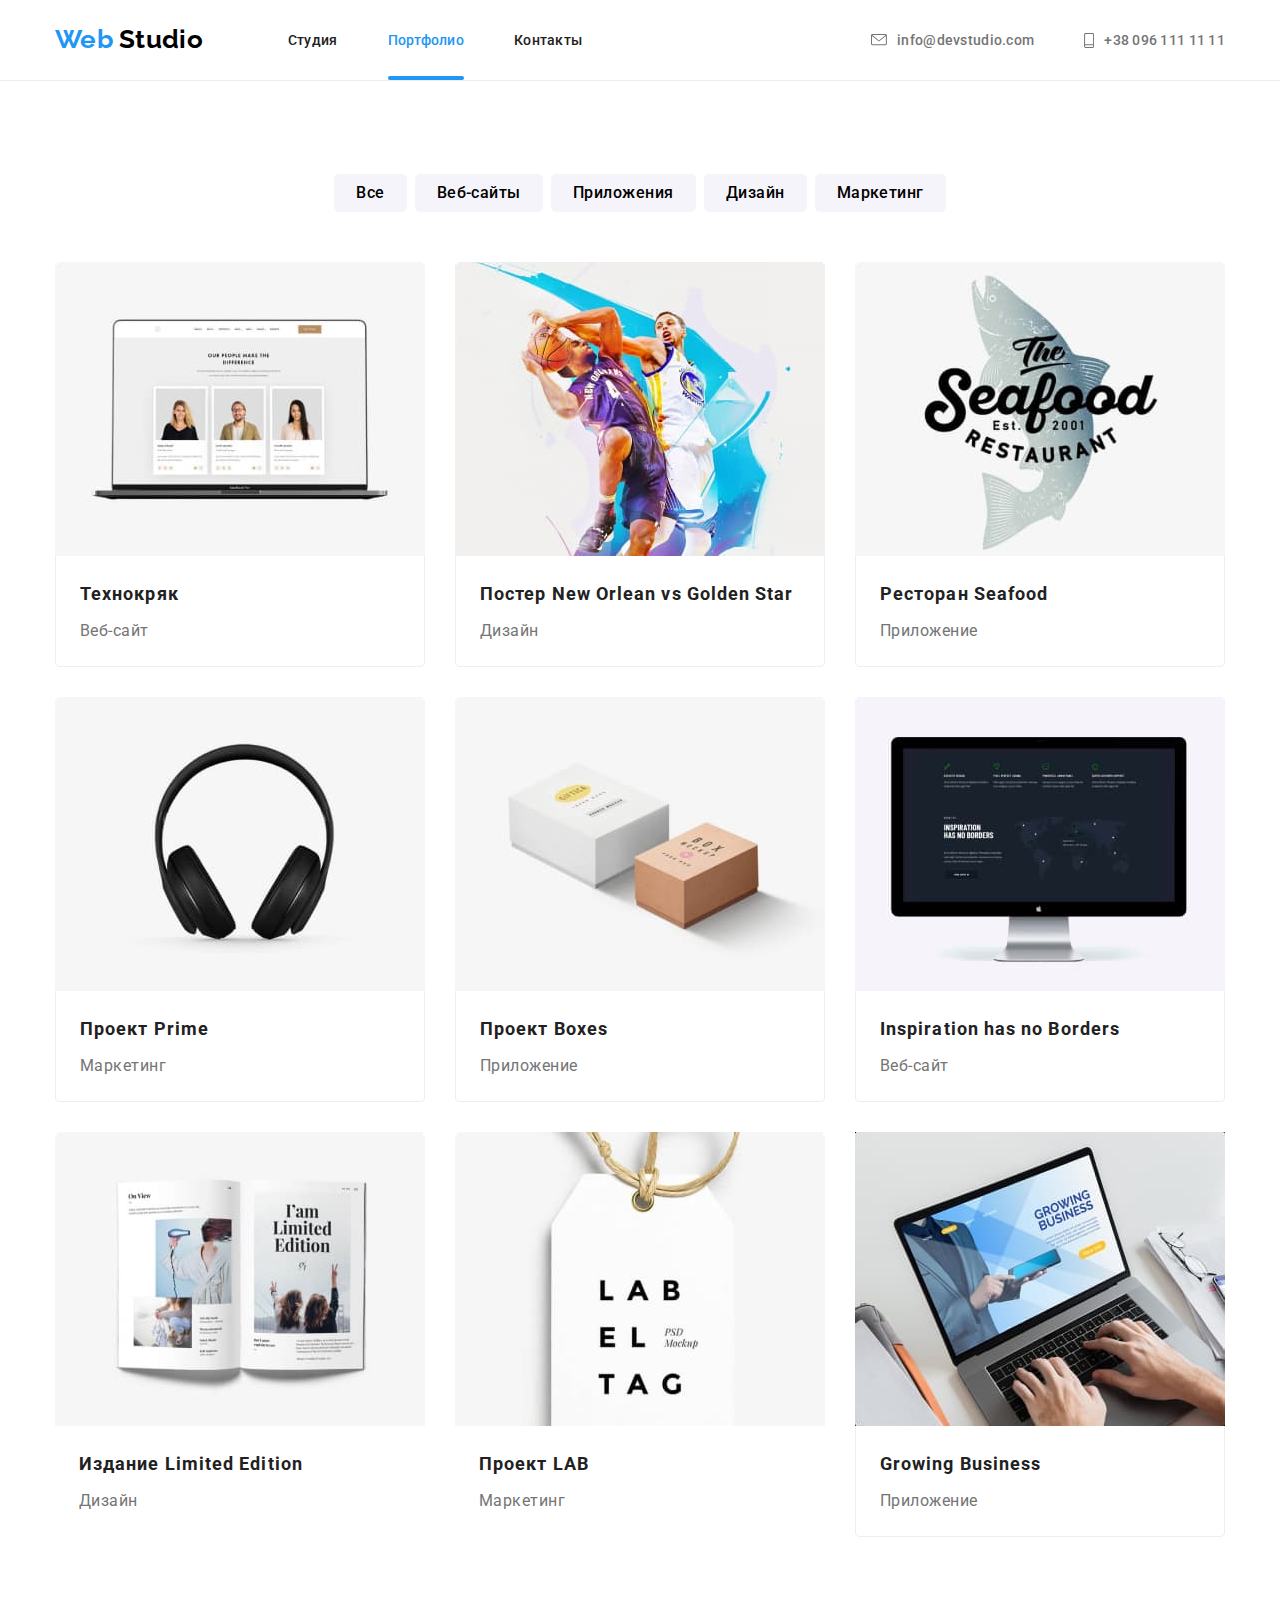
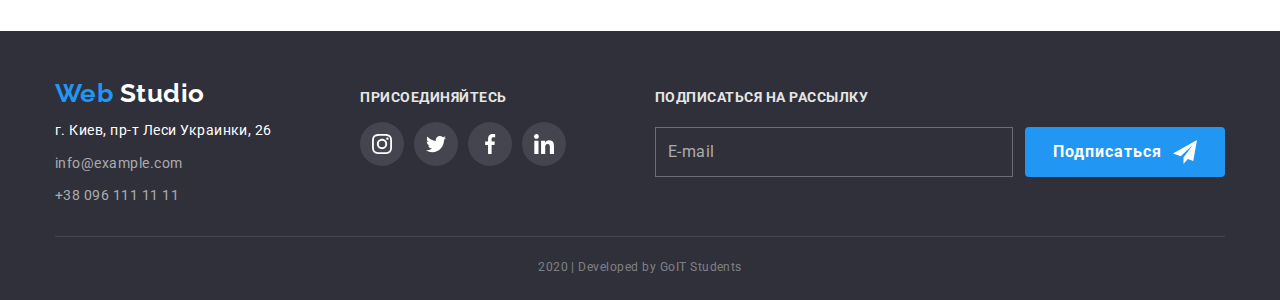
==== portfolio.html @ 7b96e5de "Вносит файлы 5го ДЗ" ====
<!DOCTYPE html>
<html lang="ru">

<head>
    <meta charset="UTF-8">
    <meta name="viewport" content="width=device-width, initial-scale=1.0">
    <link rel="stylesheet" href="./css/style.css">
    <link href="https://fonts.googleapis.com/css2?family=Raleway:wght@700&family=Roboto:wght@400;500;700;900&display=swap" rel="stylesheet">
    <link rel="stylesheet" href="https://cdnjs.cloudflare.com/ajax/libs/modern-normalize/0.6.0/modern-normalize.min.css">
    <title>BEM-Portfolio</title>
</head>

<body class="body">
    <header class="header">
        <div class="container header__wrap">
            <div class="header__wrap">
                <a href="./index.html" class="logo header__logo"> <span class="logo--blue">Web</span> Studio</a>
                <nav>
                    <ul class="site-nav header_site-nav">
                        <li class="site-nav__item">
                            <a class="site-nav__link " href=./index.html>Студия</a>
                        </li>
                        <li class="site-nav__item">
                            <a class="site-nav__link site-nav__link--current" href="./portfolio.html">Портфолио</a>
                        </li>
                        <li class="site-nav__item">
                            <a class="site-nav__link" href="">Контакты</a>
                        </li>
                    </ul>
                </nav>
            </div>
            <div class="contacts__wraper">
                <a href="mailto:info@devstudio.com" class="contacts">
                    <svg class="icon-envelope" width=16 height=12>
                   <use href="./images/symbol-defs.svg#icon-envelope"  ></use>
                </svg> info@devstudio.com
                </a>
                <a href="tel:380961111111" class="contacts">
                    <svg class="icon-phone" width=10 height=15>
                   <use href="./images/symbol-defs.svg#icon-phone" class="icon-envelope" ></use>
                </svg> +38 096 111 11 11</a>
            </div>

        </div>
    </header>
    <main>
        <section class="portfolio">
            <div class="container">
                <h1 class="visually-hidden">Портфолио</h1>
                <ul class="filter">
                    <li class="filter__item"><button class="filter__button" type="button">Все</button></li>
                    <li class="filter__item"><button class="filter__button" type="button">Веб-сайты</button></li>
                    <li class="filter__item"><button class="filter__button" type="button">Приложения</button></li>
                    <li class="filter__item"><button class="filter__button" type="button">Дизайн</button></li>
                    <li class="filter__item"><button class="filter__button" type="button">Маркетинг</button></li>
                </ul>
                <ul class="project-list">
                    <li class="project-list__item">
                        <a class="project-list__link" href="">
                            <div class="project-list__wrap">
                                <img class="project-list__img" src=" ./images/tehnokryak.jpg " alt="Веб-сайт Технокряк " width=370>
                                <p class="project-list__descr"> Технокряк это современная площадка распространения коронавируса. Компании используют эту платформу для цифрового шпионажа и атак на защищённые сервера конкурентов.</p>
                            </div>

                            <div class="project-list__title--border ">
                                <h2 class="project-list__title ">Технокряк</h2>
                                <p class="project-list__type ">Веб-сайт</p>
                            </div>
                        </a>
                    </li>
                    <li class="project-list__item ">
                        <a class="project-list__link" href="">
                            <div class="project-list__wrap">
                                <img class="project-list__img" src="./images/poster.jpg " alt="дизайн постер " width=370>
                                <p class="project-list__descr"> Технокряк это современная площадка распространения коронавируса. Компании используют эту платформу для цифрового шпионажа и атак на защищённые сервера конкурентов.</p>
                            </div>
                            <div class="project-list__title--border ">
                                <h2 class="project-list__title ">Постер New Orlean vs Golden Star</h2>
                                <p class="project-list__type ">Дизайн</p>
                            </div>
                        </a>
                    </li>
                    <li class="project-list__item ">
                        <a class="project-list__link" href="">
                            <div class="project-list__wrap">
                                <img class="project-list__img" src="./images/seafood.jpg " alt="дизайн постер " width=370>
                                <p class="project-list__descr"> Технокряк это современная площадка распространения коронавируса. Компании используют эту платформу для цифрового шпионажа и атак на защищённые сервера конкурентов.</p>
                            </div>
                            <div class="project-list__title--border ">
                                <h2 class="project-list__title ">Ресторан Seafood</h2>
                                <p class="project-list__type ">Приложение</p>
                            </div>
                        </a>
                    </li>
                    <li class="project-list__item ">
                        <a class="project-list__link" href="">
                            <div class="project-list__wrap">
                                <img class="project-list__img" src="./images/prime.jpg " alt="дизайн постер " width=370>
                                <p class="project-list__descr"> Технокряк это современная площадка распространения коронавируса. Компании используют эту платформу для цифрового шпионажа и атак на защищённые сервера конкурентов.</p>
                            </div>
                            <div class="project-list__title--border ">
                                <h2 class="project-list__title ">Проект Prime</h2>
                                <p class="project-list__type ">Маркетинг</p>
                            </div>
                        </a>
                    </li>
                    <li class="project-list__item ">
                        <a class="project-list__link" href="">
                            <div class="project-list__wrap">
                                <img class="project-list__img" src="./images/boxes.jpg " alt="дизайн постер " width=370>
                                <p class="project-list__descr"> Технокряк это современная площадка распространения коронавируса. Компании используют эту платформу для цифрового шпионажа и атак на защищённые сервера конкурентов.</p>
                            </div>

                            <div class="project-list__title--border ">
                                <h2 class="project-list__title ">Проект Boxes</h2>
                                <p class="project-list__type ">Приложение</p>
                            </div>
                        </a>
                    </li>
                    <li class="project-list__item ">
                        <a class="project-list__link" href="">
                            <div class="project-list__wrap">
                                <img class="project-list__img" src="./images/inspiration.jpg " alt="дизайн постер " width=370>
                                <p class="project-list__descr"> Технокряк это современная площадка распространения коронавируса. Компании используют эту платформу для цифрового шпионажа и атак на защищённые сервера конкурентов.</p>
                            </div>

                            <div class="project-list__title--border ">
                                <h2 class="project-list__title ">Inspiration has no Borders</h2>
                                <p class="project-list__type ">Веб-сайт</p>
                            </div>
                        </a>
                    </li>
                    <li class="project-list__item ">
                        <a class="project-list__link" href="">
                            <div class="project-list__wrap">
                                <img class="project-list__img" src="./images/limited-edition.jpg " alt="дизайн постер " width=370>
                                <p class="project-list__descr"> Технокряк это современная площадка распространения коронавируса. Компании используют эту платформу для цифрового шпионажа и атак на защищённые сервера конкурентов.</p>
                            </div>

                            <div project-list__title--border>
                                <h2 class="project-list__title ">Издание Limited Edition</h2>
                                <p class="project-list__type ">Дизайн</p>
                            </div>
                        </a>
                    </li>
                    <li class="project-list__item ">
                        <a class="project-list__link" href="">
                            <div class="project-list__wrap">
                                <img class="project-list__img" src="./images/lab.jpg " alt="дизайн постер " width=370>
                                <p class="project-list__descr"> Технокряк это современная площадка распространения коронавируса. Компании используют эту платформу для цифрового шпионажа и атак на защищённые сервера конкурентов.</p>
                            </div>
                            <div project-list__title--border>
                                <h2 class="project-list__title ">Проект LAB</h2>
                                <p class="project-list__type ">Маркетинг</p>
                            </div>
                        </a>
                    </li>
                    <li class="project-list__item ">
                        <a class="project-list__link" href="">
                            <div class="project-list__wrap">
                                <img class="project-list__img" src="./images/growing-busines.jpg " alt="дизайн постер " width=370>
                                <p class="project-list__descr"> Технокряк это современная площадка распространения коронавируса. Компании используют эту платформу для цифрового шпионажа и атак на защищённые сервера конкурентов.</p>
                            </div>
                            <div class="project-list__title--border ">
                                <h2 class="project-list__title ">Growing Business</h2>
                                <p class="project-list__type ">Приложение</p>
                            </div>
                        </a>
                    </li>
                </ul>
            </div>
        </section>
    </main>

    <footer class="footer ">
        <div class="container ">
            <div class="footer__items">
                <!-- контакты   -->
                <div class="footer__contacts ">
                    <a href="./index.html " class="logo--blue logo__footer"> Web <span class="logo--invert">Studio</span></a>
                    <address class="address">
                      <p class="address__local"> г. Киев, пр-т Леси Украинки, 26</p>
                      <a href="mailto:info@example.com " class="address__mail">info@example.com</a>
                      <a href="tel:380961111111" class="address__tel">+38 096 111 11 11</a>
                    </address>
                </div>

                <!-- социальные сети -->
                <div class="invitation">
                    <b class="invitation__title">присоединяйтесь</b>
                    <ul class="social-network__footer">
                        <li>
                            <a href="https://www.instagram.com/ " class="social-network__link social-network__link--dark" aria-label="Инстаграм ">
                                <svg width=20 height=20>
                                        <use href="./images/symbol-defs.svg#icon-instagram"  ></use>
                                    </svg>
                            </a>

                        </li>
                        <li>
                            <a href="https://twitter.com/ " class="social-network__link social-network__link--dark" aria-label="Твитер ">
                                <svg width=20 height=20>
                                        <use href="./images/symbol-defs.svg#icon-twitter"  ></use>
                                    </svg>
                            </a>
                        </li>
                        <li>
                            <a href="https://www.facebook.com/ " class="social-network__link social-network__link--dark" aria-label="Фейсбук ">
                                <svg width=20 height=20>
                                        <use href="./images/symbol-defs.svg#icon-facebook" ></use>
                                    </svg>
                            </a>
                        </li>
                        <li>
                            <a href="https://www.linkedin.com/ " class="social-network__link social-network__link--dark" aria-label="Линкдин ">
                                <svg width=20 height=20>
                                        <use href="./images/symbol-defs.svg#icon-linkedin" ></use>
                                    </svg>
                            </a>
                        </li>
                    </ul>
                </div>
                <!-- подписка -->
                <div class="submit">
                    <b class="submit__title "> подписаться на рассылку</b>
                    <ul class="submit__list">
                        <li class="submit__item"><input type="email" value="E-mail" class="submit__mail ">
                        </li>
                        <li><button class="button submit__button ">
                            Подписаться<svg class="submit__icon" width=24 height=24>
                                <use href="./images/symbol-defs.svg#icon-plane"></use>
                            </svg>
                        </button></li>
                    </ul>
                </div>
            </div>
            <p class="copyright ">2020 | Developed by GoIT Students</p>
        </div>

    </footer>
</body>

</html>
---- css/style.css ----
:root {
    --main-background-color: #ffffff;
    --secondary-background-color: #F5F4FA;
    --heading-background-color: #ffffff;
    --footer-background-color: #2F303A;
    --main-color: #212121;
    --secondary-color: #757575;
    --third-turn-color: #E5E5E5;
    --accent-primary-color: #2196F3;
    --accent-secondary-color: #ffffff;
    --secondary-logo-color: #AFB1B8;
    --button-color: #ffffff;
    --button-background: #2196F3;
}

.body {
    color: var(--main-color);
    font-family: "Roboto", sans-serif;
    background-color: var(--main-background-color);
    letter-spacing: 0.03em;
}

.container {
    width: 1200px;
    padding-left: 15px;
    padding-right: 15px;
    margin-left: auto;
    margin-right: auto;
}


/* Header */

.header {
    font-weight: 500;
    font-size: 14px;
    letter-spacing: 0.02em;
    justify-content: center;
    text-decoration: none;
}

.header__wrap {
    display: flex;
    align-items: center;
    justify-content: space-between;
}

.header_site-nav {
    margin-top: 0;
    margin-bottom: 0;
}


/* Logo */

.logo {
    color: #000000;
    font-family: Raleway;
    font-weight: 700;
    font-size: 26px;
    /* line-height: 1.9; */
    text-decoration: none;
    padding-top: 24px;
    padding-bottom: 25px;
}

.header__logo {
    margin-right: 85px;
}

.logo__footer {
    display: block;
    margin-bottom: 10px;
    text-decoration: none;
}

.logo--blue {
    color: #2196F3;
    font-family: Raleway;
    font-weight: 700;
    font-size: 26px;
    /* line-height: 1.9; */
}

.logo--invert {
    color: #ffffff;
    font-family: Raleway;
    font-weight: 700;
    font-size: 26px;
    /* line-height: 1.9; */
    text-decoration: none;
}


/* Site nav */

.site-nav {
    display: flex;
    padding-left: 0;
    list-style: none;
}

.site-nav__link {
    position: relative;
    text-decoration: none;
    color: var(--main-color);
    padding-top: 32px;
    padding-bottom: 32px;
    transition: color 250ms cubic-bezier(0.4, 0, 0.2, 1);
}

.site-nav__link--current {
    color: var(--accent-primary-color);
}

.site-nav__link--current::after {
    content: "";
    position: absolute;
    width: 100%;
    height: 4px;
    left: 0;
    bottom: 0;
    background-color: #2196f3;
    border-radius: 2px;
}

.site-nav__item:not(:last-child) {
    margin-right: 50px;
}

.site-nav__link:hover,
.site-nav__link:focus {
    color: var(--accent-primary-color);
    cursor: pointer;
}


/* Contacts */

.contacts {
    display: inline-flex;
    color: var(--secondary-color);
    text-decoration: none;
    padding-top: 32px;
    padding-bottom: 32px;
    transition: color 250ms cubic-bezier(0.4, 0, 0.2, 1);
}

.contacts__wraper {
    display: flex;
}

.icon-envelope {
    margin-right: 10px;
    align-self: center;
    fill: currentColor;
}

.icon-phone {
    width: 10px;
    height: 15px;
    margin-right: 10px;
    align-self: center;
    fill: currentColor;
}

.contacts:hover,
.contacts:focus {
    color: var(--accent-primary-color);
    cursor: pointer;
}

.contacts:first-child {
    margin-right: 50px;
}

.visually-hidden {
    position: absolute;
    width: 1px;
    height: 1px;
    margin: -1px;
    border: 0;
    padding: 0;
    clip: rect(0 0 0 0);
    overflow: hidden;
}


/* Hero section */

.hero {
    display: flex;
    flex-direction: column;
    background-image: linear-gradient( to right, rgba(47, 48, 58, 0.8), rgba(47, 48, 58, 0.8)), url("../images/header.jpg");
    height: 600px;
    max-width: 1600px;
    background-position: center;
    justify-content: center;
    align-items: center;
    margin-left: auto;
    margin-right: auto;
}

.hero-title {
    width: 696px;
    margin-top: 0;
    margin-bottom: 46px;
    color: #ffffff;
    font-weight: 900;
    font-size: 44px;
    line-height: 1.36;
    letter-spacing: 0.06em;
    text-transform: uppercase;
    margin-left: auto;
    margin-right: auto;
    text-align: center;
}


/* Button */

.button {
    padding: 10px 32px;
    color: var(--button-color);
    font-family: inherit;
    font-weight: 700;
    font-size: 16px;
    line-height: 1.87;
    display: block;
    align-items: center;
    text-align: center;
    letter-spacing: 0.06em;
    background-color: var(--button-background);
    border: none;
    border-radius: 4px;
}

.button--center {
    margin-left: auto;
    margin-right: auto;
}


/* Valeus section */

.values-section {
    padding-top: 94px;
    padding-bottom: 94px;
    border-bottom: 1px solid #ECECEC;
}

.values-section__item {
    width: 278px;
    list-style: none;
}

.values__background {
    display: flex;
    height: 120px;
    border-radius: 5px;
    background-color: var(--secondary-background-color);
    justify-content: center;
    align-items: center;
    margin-bottom: 30px;
    margin-right: 0;
}

.values-section__descr {
    color: var(--secondary-color);
    font-weight: normal;
    font-size: 14px;
    line-height: 1.71;
    margin-top: 0;
    margin-bottom: 0;
}

.values-section__title {
    margin-bottom: 10px;
    font-weight: 700;
    font-size: 14px;
    line-height: 1.14;
    text-transform: uppercase;
    margin-top: 0;
}

.values-section__list {
    display: flex;
    justify-content: space-between;
    padding: 0;
    margin: 0;
}

.values-section__item:last-child {
    margin-right: 0;
}


/* Specialization section */

.specialization {
    padding-top: 94px;
    padding-bottom: 94px;
}

.specialization__title {
    font-weight: 700;
    font-size: 36px;
    line-height: 1.17;
    text-align: center;
    margin-bottom: 50px;
    margin-top: 0;
}

.specialization__list {
    margin-top: 0;
    margin-bottom: 0;
    padding-left: 0;
    display: flex;
    justify-content: space-between;
    list-style: none;
}

.specialization__list-item {
    width: calc((100% - 60px) / 3);
    position: relative;
}

.specialization__img {
    display: block;
}

.specialization__descr {
    position: absolute;
    bottom: 0;
    left: 0;
    right: 0;
    color: #ffffff;
    font-weight: 700;
    font-size: 14px;
    line-height: 1.14;
    text-align: center;
    text-transform: uppercase;
    background-color: rgba(47, 48, 58, 0.8);
    margin-top: 0;
    margin-bottom: 0;
    padding-top: 27px;
    padding-bottom: 27px;
    text-align: center;
}


/* Team section  */

.team {
    padding-top: 94px;
    padding-bottom: 94px;
    background-color: var(--secondary-background-color);
}

.team__title {
    font-weight: 700;
    font-size: 36px;
    line-height: 1.17;
    text-align: center;
    margin-top: 0;
    margin-bottom: 50px;
}

.team__list {
    display: flex;
    justify-content: space-between;
    padding-left: 0;
    margin: 0;
    list-style: none;
}


/* Card list */

.card {
    width: calc((100% - 90px) / 4);
    background-color: var(--main-background-color);
    padding-bottom: 24px;
    /* border-radius: 4px; */
    box-shadow: 0px 2px 1px rgba(0, 0, 0, 0.2), 0px 1px 1px rgba(0, 0, 0, 0.14), 0px 1px 3px rgba(0, 0, 0, 0.12);
}

.card__img {
    display: block;
    margin-bottom: 30px;
}

.card__profession {
    color: var(--secondary-color);
    font-size: 16px;
    line-height: 1.19;
    text-align: center;
    margin-top: 0;
    margin-bottom: 16px;
}

.card__name {
    font-weight: 500;
    font-size: 16px;
    line-height: 1.19;
    text-align: center;
    margin-top: 0;
    margin-bottom: 10px;
}


/* Social Networks  */

.social-network {
    list-style: none;
    display: flex;
    padding: 0;
    justify-content: space-between;
    margin-right: 32px;
    margin-left: 32px;
}

.social-network__footer {
    list-style: none;
    display: flex;
    padding: 0;
    justify-content: space-between;
}

.social-network__link {
    display: flex;
    align-items: center;
    justify-content: center;
    width: 44px;
    height: 44px;
    border-radius: 50%;
    fill: var(--color1, #afb1b8);
    transition: background-color 250ms cubic-bezier(0.4, 0, 0.2, 1), fill 250ms cubic-bezier(0.4, 0, 0.2, 1);
}

.social-network__link--dark {
    background: rgba(255, 255, 255, 0.1);
    border-radius: 50%;
    fill: var(--button-color);
}

.social-network__link:hover,
.social-network__link:focus {
    background-color: #2196F3;
    fill: #ffffff;
    cursor: pointer;
}


/* Clients */

.clients {
    padding-top: 94px;
    padding-bottom: 94px;
}

.clients__list {
    display: inline-flex;
    margin: 0;
    list-style: none;
    padding: 0;
}

.clients__item {
    margin-right: 30px;
}

.clients__item:last-child {
    margin-right: 0;
}

.clients__link {
    display: flex;
    border: 1px solid #AFB1B8;
    border-radius: 4px;
    width: 170px;
    height: 90px;
    justify-content: center;
    align-items: center;
    fill: #AFB1B8;
    transition: fill 250ms cubic-bezier(0.4, 0, 0.2, 1);
}

.clients__link:hover,
.clients__link:focus {
    fill: #2196F3;
    border: 1px solid #2196F3;
    cursor: pointer;
}

.clients__title {
    font-weight: 700;
    font-size: 36px;
    line-height: 1.17;
    text-align: center;
    margin-top: 0;
    margin-bottom: 50px;
}


/* Footer */

.footer {
    background-color: var(--footer-background-color);
    padding-top: 48px;
}

.footer__items {
    display: flex;
    justify-content: space-between;
    align-items: baseline;
    border-bottom: 1px solid rgba(255, 255, 255, 0.1);
    padding-bottom: 28px;
}

.footer-flex b {
    align-items: baseline;
}


/* Address */

.address {
    color: #ffffff;
    font-size: 14px;
    line-height: 1.71;
    font-style: normal;
    display: flex;
    flex-direction: column;
}

.address__local {
    margin: 0;
    padding: 0;
    margin-bottom: 9px;
}

.address__mail {
    display: block;
    margin-bottom: 9px;
    text-decoration: none;
    color: rgba(255, 255, 255, 0.6);
}

.address__tel {
    display: block;
    text-decoration: none;
    color: rgba(255, 255, 255, 0.6);
}


/* Invitation */

.invitation {
    width: 206px;
}

.invitation__title {
    color: var(--third-turn-color);
    font-weight: 700;
    font-size: 14px;
    line-height: 1.14;
    text-transform: uppercase;
}

.invitation__networks {
    list-style: none;
}


/* Submit */

.submit__title {
    color: var(--third-turn-color);
    font-weight: 700;
    font-size: 14px;
    line-height: 1.14;
    text-transform: uppercase;
    display: inline-block;
    margin-bottom: 21px;
}

.submit__list {
    display: flex;
    margin: 0;
    color: rgba(255, 255, 255, 0.6);
    list-style: none;
    padding: 0;
    align-items: center;
}

.submit__item {
    margin-right: 12px;
}

.submit__mail {
    font-size: 16px;
    background-color: inherit;
    color: inherit;
    border: 1px solid rgba(255, 255, 255, 0.3);
    width: 358px;
    padding: 15px 12px;
    letter-spacing: 0.03em;
}

.submit__button {
    min-width: 200px;
    display: flex;
    padding-right: 28px;
    padding-left: 28px;
    justify-content: space-between;
}

.submit__icon {
    fill: #ffffff;
}

.copyright {
    color: rgba(255, 255, 255, 0.4);
    font-size: 12px;
    line-height: 2;
    text-align: center;
    margin-top: 0;
    margin-bottom: 0;
    padding-top: 18px;
    padding-bottom: 21px;
}

.portfolio-filter button {
    font-family: inherit;
    font-weight: 500;
    font-size: 16px;
    line-height: 1.62;
    text-align: center;
    background-color: var(--secondary-background-color);
    border-radius: 4px;
    border: none;
}


/* Portfolio */

.portfolio {
    border-top: 1px solid #ECECEC;
    padding-top: 93px;
}


/* Filter */

.filter {
    display: flex;
    padding-left: 0;
    padding-bottom: 50px;
    margin: 0;
    justify-content: center;
    list-style: none;
}

.filter__item {
    margin-right: 8px;
}

.filter__item:last-child {
    margin-right: 0;
}

.filter__button {
    padding: 6px 22px;
    font-weight: 500;
    line-height: 1.62;
    text-align: center;
    letter-spacing: 0.03em;
    background-color: var(--secondary-background-color);
    border: none;
    border-radius: 5px;
    transition: background-color 250ms cubic-bezier(0.4, 0, 0.2, 1), color 250ms cubic-bezier(0.4, 0, 0.2, 1);
}

.filter__button:hover,
.filter__button:focus {
    background-color: var(--accent-primary-color);
    color: var(--accent-secondary-color);
    font-family: inherit;
    font-weight: 500;
    font-size: 16px;
    line-height: 1.62;
    text-align: center;
    border-radius: 4px;
    box-shadow: 0px 2px 2px rgba(0, 0, 0, 0.12), 0px 1px 2px rgba(0, 0, 0, 0.08), 0px 3px 1px rgba(0, 0, 0, 0.1);
    cursor: pointer;
}


/* List of projects */

.project-list {
    display: flex;
    padding-left: 0;
    flex-wrap: wrap;
    padding-bottom: 94px;
    margin-bottom: 0;
    margin-top: 0;
    list-style: none;
}

.project-list__item {
    width: calc((100% - 60px) / 3);
    margin-right: 30px;
    border-radius: 5px;
    margin-bottom: 30px;
    transition: box-shadow 250ms cubic-bezier(0.4, 0, 0.2, 1);
}

.project-list__link {
    text-decoration: none;
    color: #212121;
}

.project-list__item:hover,
.project-list__item:focus {
    box-shadow: 1px 4px 6px rgba(0, 0, 0, 0.16), 0px 4px 4px rgba(0, 0, 0, 0.06), 0px 1px 1px rgba(0, 0, 0, 0.12);
    cursor: pointer;
}

.project-list__item:nth-child(3n) {
    margin-right: 0;
}

.project-list__item:nth-last-child(-n+3) {
    margin-bottom: 0;
}

.project-list__type {
    margin: 0;
    padding: 0 24px 20px 24px;
    color: var(--secondary-color);
    font-size: 16px;
    line-height: 1.87;
}

.project-list__title {
    padding: 20px 24px 4px 24px;
    margin: 0;
    line-height: 2;
    letter-spacing: 0.06em;
    font-size: 18px;
}

.project-list__descr {
    display: inline-flex;
    position: absolute;
    padding: 63px 24px;
    margin: 0;
    font-size: 18px;
    line-height: 1.56;
    letter-spacing: 0.03em;
    background: rgba(33, 150, 243, 0.9);
    color: var(--accent-secondary-color);
    transition: transform 250ms cubic-bezier(0.4, 0, 0.2, 1);
}

.project-list__item:hover .project-list__descr,
.project-list__item:focus .project-list__descr {
    cursor: pointer;
    width: 100%;
    height: 100%;
    margin: 0;
    transform: translateY( -100%);
    z-index: 3;
}

.project-list__title--border {
    border-bottom: 1px solid #eeeeee;
    border-right: 1px solid #eeeeee;
    border-left: 1px solid #eeeeee;
    border-bottom-right-radius: 5px;
    border-bottom-left-radius: 5px;
}

.project-list__img {
    display: block;
}

.project-list__wrap {
    position: relative;
    overflow: hidden;
}
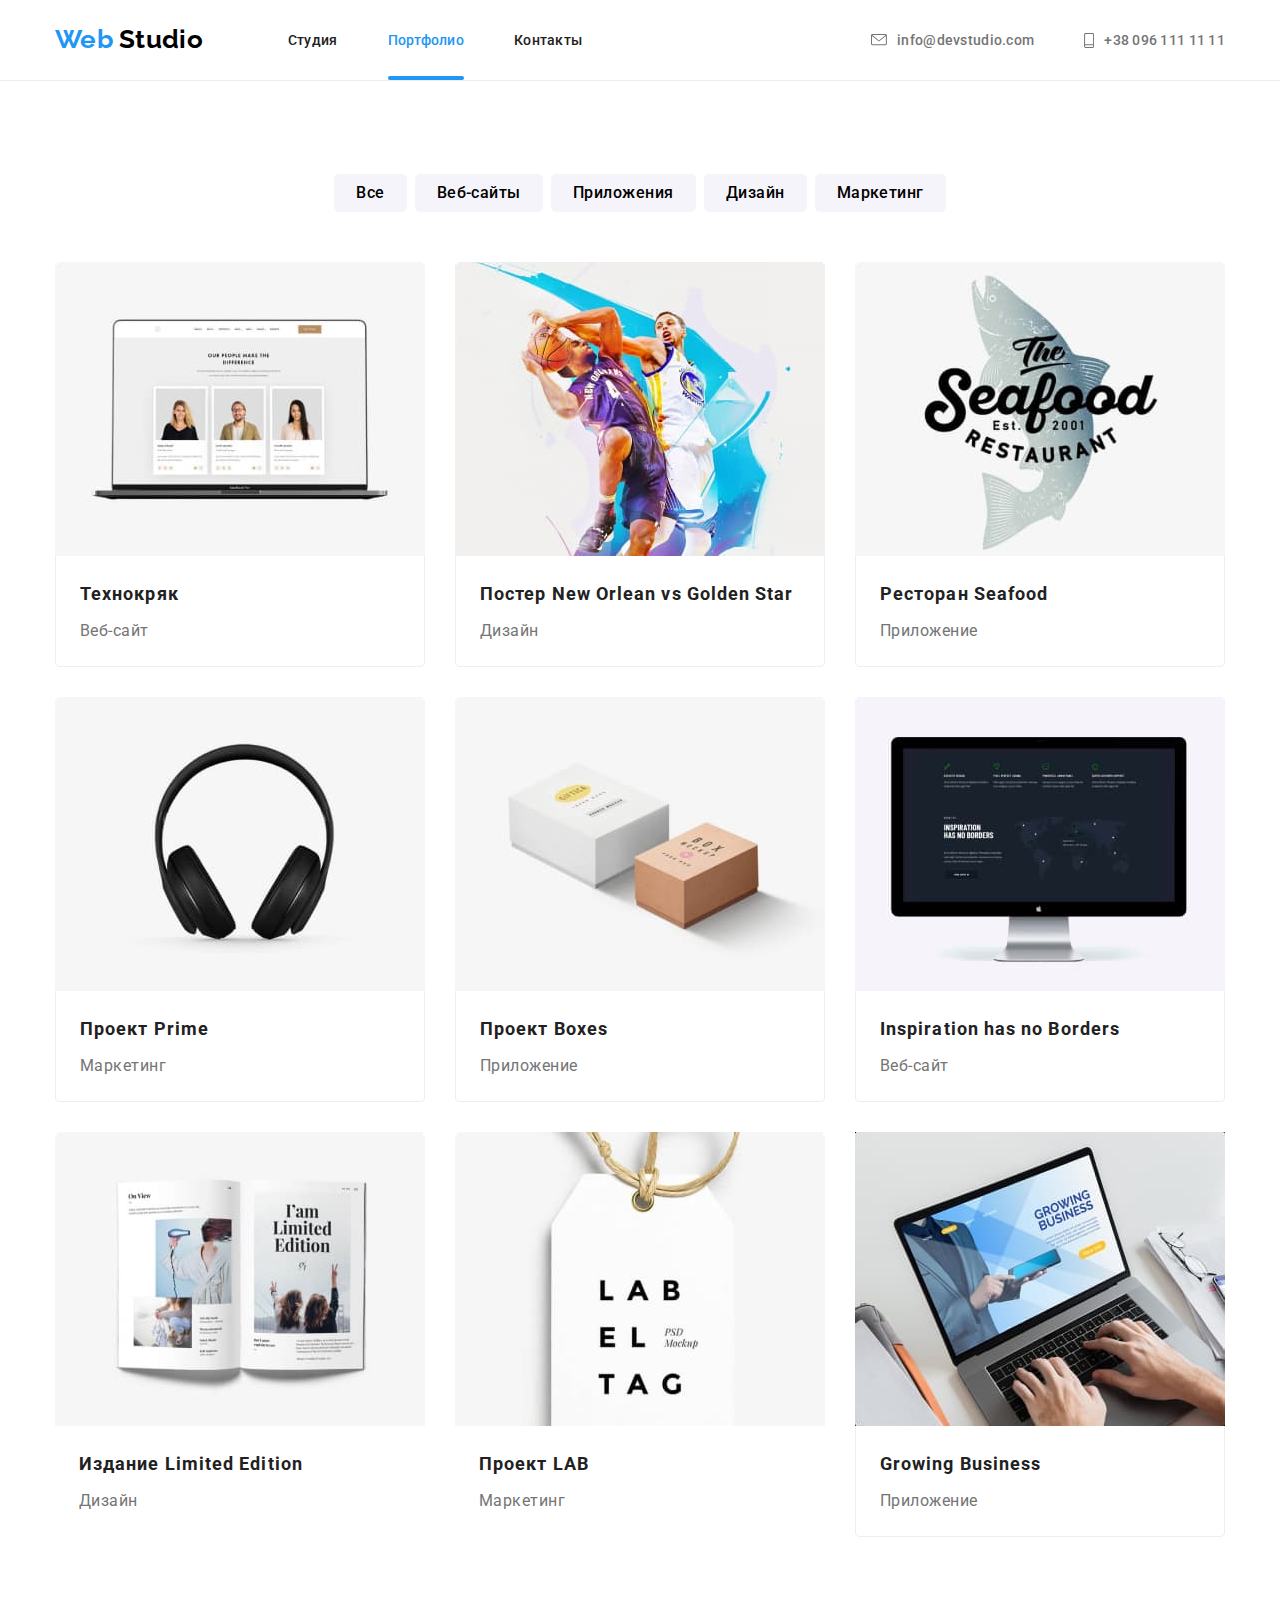
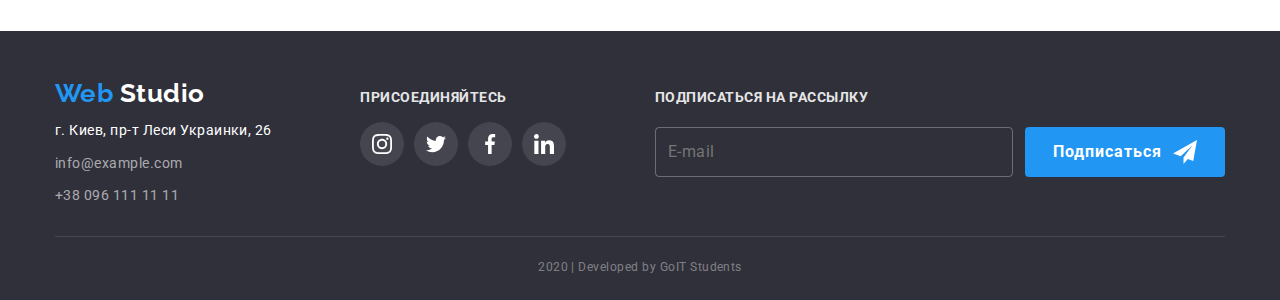
==== commit ca4c2fa4: "Вносит имена инпутов и копирует подписку в портфолио" ====
--- a/portfolio.html
+++ b/portfolio.html
@@ -224,7 +224,7 @@
                 <div class="submit">
                     <b class="submit__title "> подписаться на рассылку</b>
                     <ul class="submit__list">
-                        <li class="submit__item"><input type="email" value="E-mail" class="submit__mail ">
+                        <li class="submit__item"><input type="email" placeholder="E-mail" class="submit__mail" name="submit">
                         </li>
                         <li><button class="button submit__button ">
                             Подписаться<svg class="submit__icon" width=24 height=24>
--- a/css/style.css
+++ b/css/style.css
@@ -189,6 +189,7 @@
 /* Hero section */
 
 .hero {
+    position: relative;
     display: flex;
     flex-direction: column;
     background-image: linear-gradient( to right, rgba(47, 48, 58, 0.8), rgba(47, 48, 58, 0.8)), url("../images/header.jpg");
@@ -300,6 +301,7 @@
 .specialization {
     padding-top: 94px;
     padding-bottom: 94px;
+    z-index: 2;
 }
 
 .specialization__title {
@@ -606,6 +608,7 @@
     width: 358px;
     padding: 15px 12px;
     letter-spacing: 0.03em;
+    border-radius: 4px;
 }
 
 .submit__button {
@@ -790,4 +793,197 @@
 .project-list__wrap {
     position: relative;
     overflow: hidden;
+}
+
+
+/* Form */
+
+.backdrop {
+    position: fixed;
+    top: 0;
+    left: 0;
+    width: 100%;
+    height: 100%;
+    background-color: rgba(0, 0, 0, 0.2);
+    overflow: hidden;
+    z-index: 3;
+    opacity: 1;
+    transition: opacity 250ms cubic-bezier(0.4, 0, 0.2, 1);
+}
+
+.backdrop__hidden {
+    opacity: 0;
+    pointer-events: none;
+}
+
+.form__js-speaker {
+    transition: transform 250ms cubic-bezier(0.4, 0, 0.2, 1);
+    background-color: var(--main-background-color);
+    top: 50%;
+    left: 50%;
+    transform: translate(-50%, -50%);
+    padding: 40px;
+    position: absolute;
+    display: flex;
+    flex-direction: column;
+    top: 50%;
+    left: 50%;
+    transform: translate(-50%, -50%);
+    min-width: 528px;
+}
+
+.form__title {
+    font-weight: 700;
+    font-size: 20px;
+    line-height: 1.15;
+    text-align: center;
+    letter-spacing: 0.03em;
+    margin-bottom: 30px;
+}
+
+.form__term {
+    display: flex;
+    align-items: center;
+    font-size: 14px;
+    line-height: 1.71;
+    letter-spacing: 0.03em;
+    color: var(--secondary-color);
+    margin-bottom: 30px;
+}
+
+.form__term--link {
+    display: inline-block;
+    color: var(--accent-primary-color);
+    margin-left: 4px;
+}
+
+.form__label {
+    position: absolute;
+    font-size: 14px;
+    line-height: 1.14;
+    letter-spacing: 0.01em;
+    color: var(--secondary-color);
+    top: 0;
+    left: 0;
+    display: flex;
+    align-items: center;
+    transition: transform 250ms cubic-bezier(0.4, 0, 0.2, 1);
+}
+
+.form__icon {
+    position: absolute;
+    top: 0;
+    left: 0;
+    margin-right: 8px;
+    transform: translate(16px, 11px);
+    transition: fill 250ms cubic-bezier(0.4, 0, 0.2, 1);
+}
+
+.form__descr {
+    position: absolute;
+    top: 0;
+    left: 0;
+    transform: translate(42px, 14px);
+    transition: transform 250ms cubic-bezier(0.4, 0, 0.2, 1);
+}
+
+.form__comment {
+    position: absolute;
+    top: 0;
+    left: 0;
+    transform: translate(16px, 11px);
+}
+
+.form__input {
+    width: 100%;
+    border: 1px solid rgba(33, 33, 33, 0.2);
+    border-radius: 4px;
+    padding: 12px 16px 12px 42px;
+}
+
+.form__wraper {
+    position: relative;
+    margin-bottom: 28px;
+}
+
+.form__wraper:nth-child(n+6) {
+    margin-bottom: 20px;
+}
+
+.form__textarea {
+    position: relative;
+    resize: none;
+    width: 100%;
+    border: 1px solid rgba(33, 33, 33, 0.2);
+    border-radius: 4px;
+    padding: 12px 16px 12px 16px;
+    outline: none;
+}
+
+.form__wraper:focus-within .form__icon,
+.form__input:not(:placeholder-shown)+.form__label>.form__icon {
+    fill: var(--accent-primary-color);
+}
+
+.form__input:focus-within+.form__label>.form__descr,
+.form__input:not(:placeholder-shown)+.form__label>.form__descr {
+    color: var(--accent-primary-color);
+    transform: translate( 18px, -20px);
+}
+
+.form__textarea:focus-within+.form__label,
+.form__textarea:not(:placeholder-shown)+.form__label {
+    color: var(--accent-primary-color);
+    transform: translateY( -30px);
+}
+
+.form__wraper:focus-within .form__input,
+.form__wraper:focus-within .form__textarea {
+    outline: none;
+    border: 1px solid var(--accent-primary-color);
+}
+
+.form__close {
+    display: flex;
+    align-items: center;
+    position: absolute;
+    top: 0;
+    right: 0;
+    transform: translate(20%, -20%);
+    width: 30px;
+    height: 30px;
+    border: none;
+    border-radius: 50%;
+    background-color: var(--main-background-color);
+    box-shadow: 0px 2px 1px rgba(0, 0, 0, 0.2), 0px 1px 1px rgba(0, 0, 0, 0.14), 0px 1px 3px rgba(0, 0, 0, 0.12);
+}
+
+.checkbox {
+    margin-right: 9px;
+    position: absolute;
+    clip: rect(0 0 0 0);
+    width: 1px;
+    height: 1px;
+    margin: -1px;
+}
+
+.checkbox__icon {
+    display: block;
+    margin-right: auto;
+    margin-left: auto;
+    width: 15px;
+    height: 15px;
+    border: 1px solid #000000;
+    box-shadow: 0px 4px 4px rgba(0, 0, 0, 0.25);
+    border-radius: 2px;
+    margin-right: 8px;
+    transition: border-color 250ms cubic-bezier(0.4, 0, 0.2, 1);
+}
+
+.checkbox:checked+.checkbox__icon {
+    background-color: var(--accent-primary-color);
+    background-image: url(../images/icon-check.svg);
+    background-size: contain;
+    background-origin: border-box;
+    border-color: var(--accent-primary-color);
 }